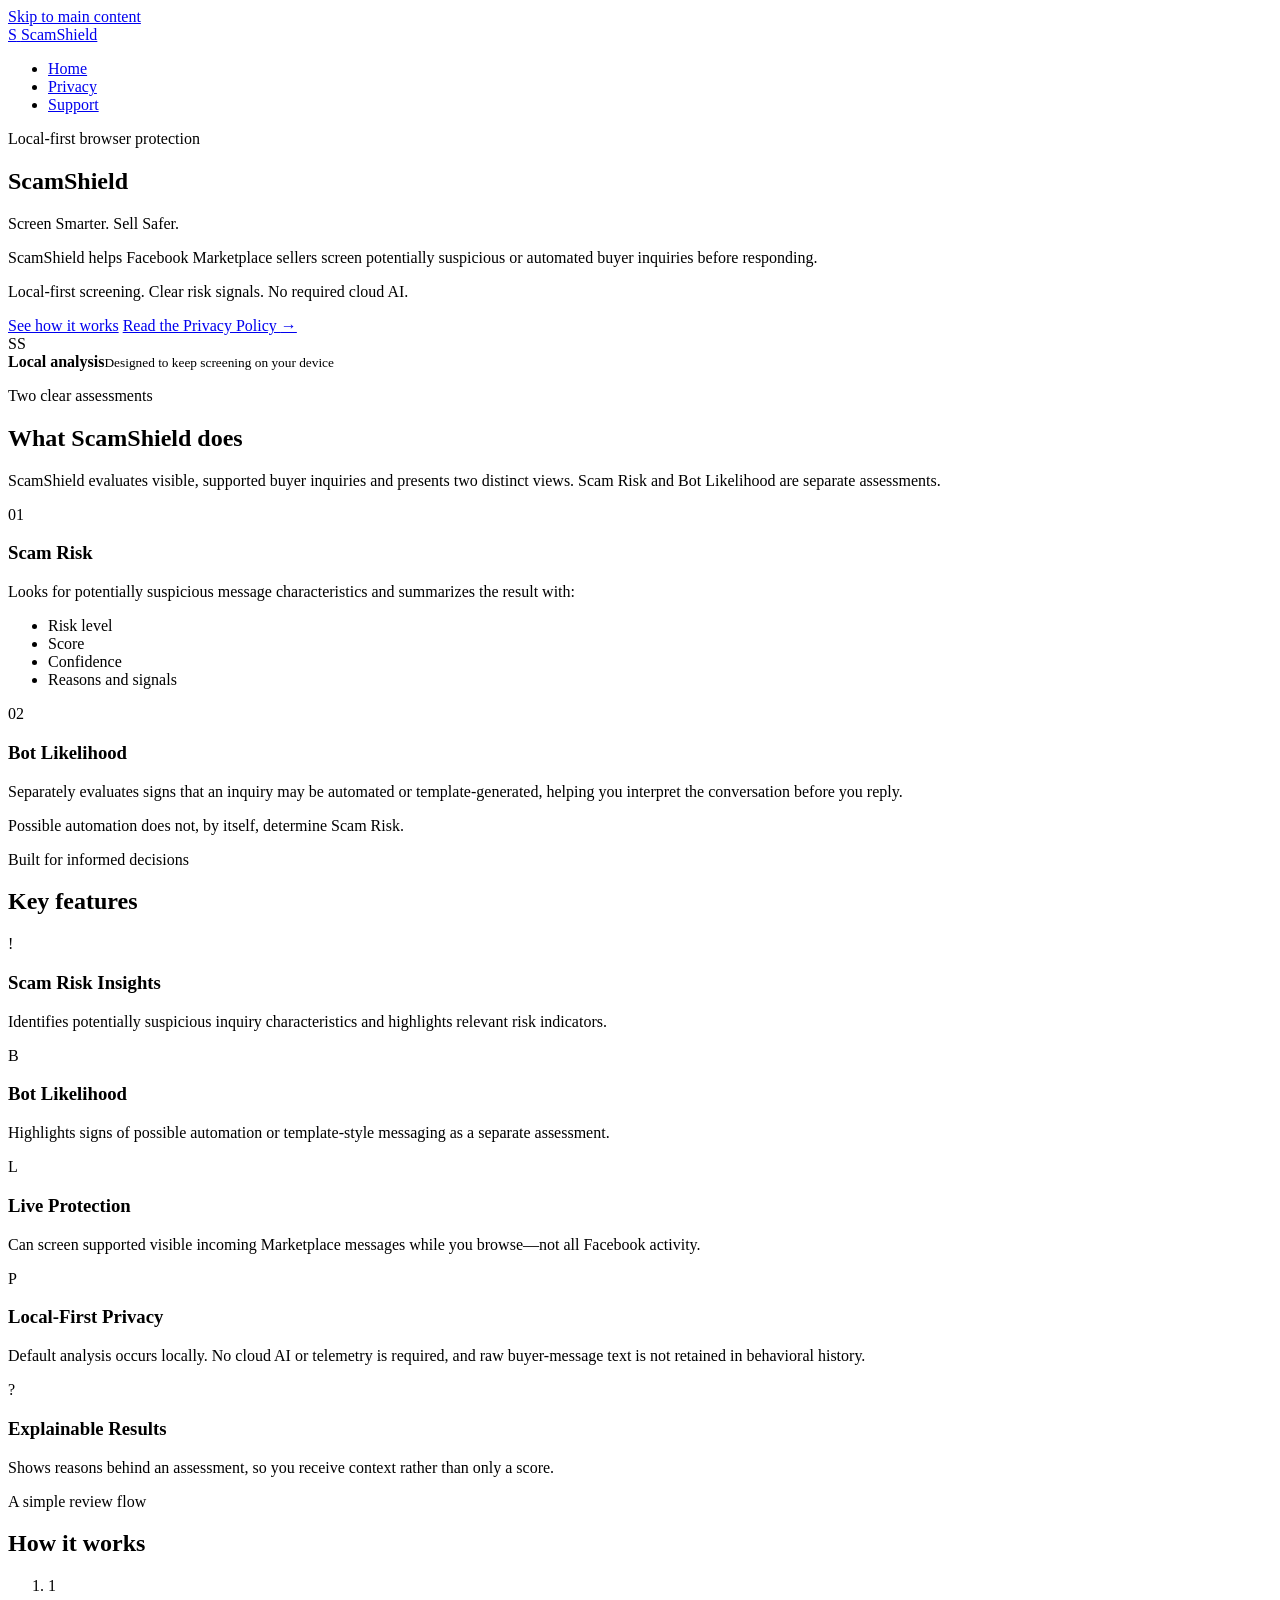
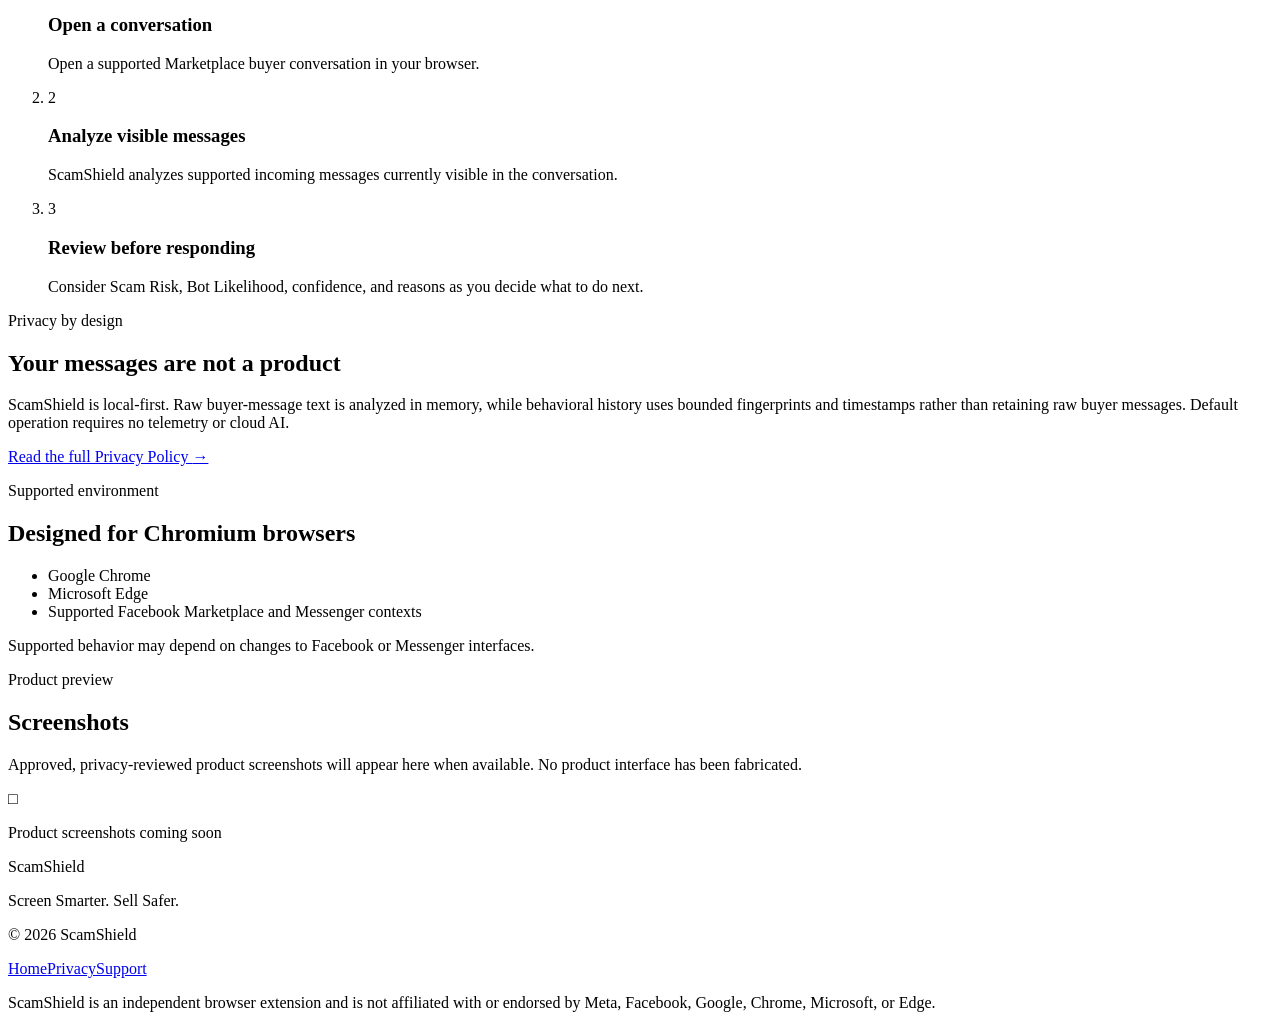
==== index.html @ 559977ce "Add index.html for ScamShield website" ====
<!doctype html>
<html lang="en">
<head>
  <meta charset="utf-8">
  <meta name="viewport" content="width=device-width, initial-scale=1">
  <meta name="description" content="ScamShield helps Facebook Marketplace sellers screen potentially suspicious or automated buyer inquiries using local-first Scam Risk and Bot Likelihood analysis.">
  <meta name="theme-color" content="#0a0a0b">
  <meta http-equiv="Content-Security-Policy" content="default-src 'self'; img-src 'self' data:; style-src 'self'; script-src 'none'; object-src 'none'; base-uri 'self'; form-action 'none'; frame-ancestors 'none'; upgrade-insecure-requests">
  <title>ScamShield — Screen Smarter. Sell Safer.</title>
  <link rel="stylesheet" href="styles.css">
</head>
<body>
  <a class="skip-link" href="#main-content">Skip to main content</a>
  <header class="site-header">
    <div class="container nav-wrap">
      <a class="brand" href="index.html" aria-label="ScamShield home">
        <span class="brand-mark" aria-hidden="true">S</span>
        <span>ScamShield</span>
      </a>
      <nav aria-label="Primary navigation">
        <ul class="nav-list">
          <li><a href="index.html" aria-current="page">Home</a></li>
          <li><a href="privacy.html">Privacy</a></li>
          <li><a href="support.html">Support</a></li>
        </ul>
      </nav>
    </div>
  </header>

  <main id="main-content">
    <section class="hero">
      <div class="container hero-grid">
        <div>
          <p class="eyebrow">Local-first browser protection</p>
          <h1>ScamShield</h1>
          <p class="tagline">Screen Smarter. Sell Safer.</p>
          <p class="hero-copy">ScamShield helps Facebook Marketplace sellers screen potentially suspicious or automated buyer inquiries before responding.</p>
          <p class="signal-line">Local-first screening. Clear risk signals. No required cloud AI.</p>
          <div class="hero-actions">
            <a class="button" href="#how-it-works">See how it works</a>
            <a class="text-link" href="privacy.html">Read the Privacy Policy <span aria-hidden="true">→</span></a>
          </div>
        </div>
        <div class="hero-visual" aria-hidden="true">
          <div class="shield">
            <span>SS</span>
          </div>
          <div class="status-card">
            <span class="status-dot"></span>
            <div><strong>Local analysis</strong><small>Designed to keep screening on your device</small></div>
          </div>
        </div>
      </div>
    </section>

    <section class="section" aria-labelledby="assessments-title">
      <div class="container">
        <div class="section-heading">
          <p class="eyebrow">Two clear assessments</p>
          <h2 id="assessments-title">What ScamShield does</h2>
          <p>ScamShield evaluates visible, supported buyer inquiries and presents two distinct views. Scam Risk and Bot Likelihood are separate assessments.</p>
        </div>
        <div class="assessment-grid">
          <article class="assessment-card accent-card">
            <span class="card-number" aria-hidden="true">01</span>
            <h3>Scam Risk</h3>
            <p>Looks for potentially suspicious message characteristics and summarizes the result with:</p>
            <ul class="check-list">
              <li>Risk level</li><li>Score</li><li>Confidence</li><li>Reasons and signals</li>
            </ul>
          </article>
          <article class="assessment-card">
            <span class="card-number" aria-hidden="true">02</span>
            <h3>Bot Likelihood</h3>
            <p>Separately evaluates signs that an inquiry may be automated or template-generated, helping you interpret the conversation before you reply.</p>
            <p class="card-note">Possible automation does not, by itself, determine Scam Risk.</p>
          </article>
        </div>
      </div>
    </section>

    <section class="section section-dark" aria-labelledby="features-title">
      <div class="container">
        <div class="section-heading">
          <p class="eyebrow">Built for informed decisions</p>
          <h2 id="features-title">Key features</h2>
        </div>
        <div class="feature-grid">
          <article class="feature-card"><span class="feature-icon" aria-hidden="true">!</span><h3>Scam Risk Insights</h3><p>Identifies potentially suspicious inquiry characteristics and highlights relevant risk indicators.</p></article>
          <article class="feature-card"><span class="feature-icon" aria-hidden="true">B</span><h3>Bot Likelihood</h3><p>Highlights signs of possible automation or template-style messaging as a separate assessment.</p></article>
          <article class="feature-card"><span class="feature-icon" aria-hidden="true">L</span><h3>Live Protection</h3><p>Can screen supported visible incoming Marketplace messages while you browse—not all Facebook activity.</p></article>
          <article class="feature-card"><span class="feature-icon" aria-hidden="true">P</span><h3>Local-First Privacy</h3><p>Default analysis occurs locally. No cloud AI or telemetry is required, and raw buyer-message text is not retained in behavioral history.</p></article>
          <article class="feature-card"><span class="feature-icon" aria-hidden="true">?</span><h3>Explainable Results</h3><p>Shows reasons behind an assessment, so you receive context rather than only a score.</p></article>
        </div>
      </div>
    </section>

    <section class="section" id="how-it-works" aria-labelledby="how-title">
      <div class="container">
        <div class="section-heading">
          <p class="eyebrow">A simple review flow</p>
          <h2 id="how-title">How it works</h2>
        </div>
        <ol class="steps">
          <li><span>1</span><div><h3>Open a conversation</h3><p>Open a supported Marketplace buyer conversation in your browser.</p></div></li>
          <li><span>2</span><div><h3>Analyze visible messages</h3><p>ScamShield analyzes supported incoming messages currently visible in the conversation.</p></div></li>
          <li><span>3</span><div><h3>Review before responding</h3><p>Consider Scam Risk, Bot Likelihood, confidence, and reasons as you decide what to do next.</p></div></li>
        </ol>
      </div>
    </section>

    <section class="section privacy-band" aria-labelledby="privacy-summary-title">
      <div class="container split-layout">
        <div>
          <p class="eyebrow">Privacy by design</p>
          <h2 id="privacy-summary-title">Your messages are not a product</h2>
        </div>
        <div>
          <p>ScamShield is local-first. Raw buyer-message text is analyzed in memory, while behavioral history uses bounded fingerprints and timestamps rather than retaining raw buyer messages. Default operation requires no telemetry or cloud AI.</p>
          <a class="text-link" href="privacy.html">Read the full Privacy Policy <span aria-hidden="true">→</span></a>
        </div>
      </div>
    </section>

    <section class="section" aria-labelledby="environment-title">
      <div class="container split-layout">
        <div>
          <p class="eyebrow">Supported environment</p>
          <h2 id="environment-title">Designed for Chromium browsers</h2>
        </div>
        <div>
          <ul class="plain-list"><li>Google Chrome</li><li>Microsoft Edge</li><li>Supported Facebook Marketplace and Messenger contexts</li></ul>
          <p class="fine-print">Supported behavior may depend on changes to Facebook or Messenger interfaces.</p>
        </div>
      </div>
    </section>

    <section class="section section-dark" aria-labelledby="screenshots-title">
      <div class="container">
        <div class="section-heading">
          <p class="eyebrow">Product preview</p>
          <h2 id="screenshots-title">Screenshots</h2>
          <p>Approved, privacy-reviewed product screenshots will appear here when available. No product interface has been fabricated.</p>
        </div>
        <div class="empty-preview" role="note"><span aria-hidden="true">□</span><p>Product screenshots coming soon</p></div>
      </div>
    </section>
  </main>

  <footer class="site-footer">
    <div class="container footer-grid">
      <div><p class="footer-brand">ScamShield</p><p>Screen Smarter. Sell Safer.</p><p class="copyright">© 2026 ScamShield</p></div>
      <nav aria-label="Footer navigation"><a href="index.html">Home</a><a href="privacy.html">Privacy</a><a href="support.html">Support</a></nav>
      <p class="disclaimer">ScamShield is an independent browser extension and is not affiliated with or endorsed by Meta, Facebook, Google, Chrome, Microsoft, or Edge.</p>
    </div>
  </footer>
</body>
</html>
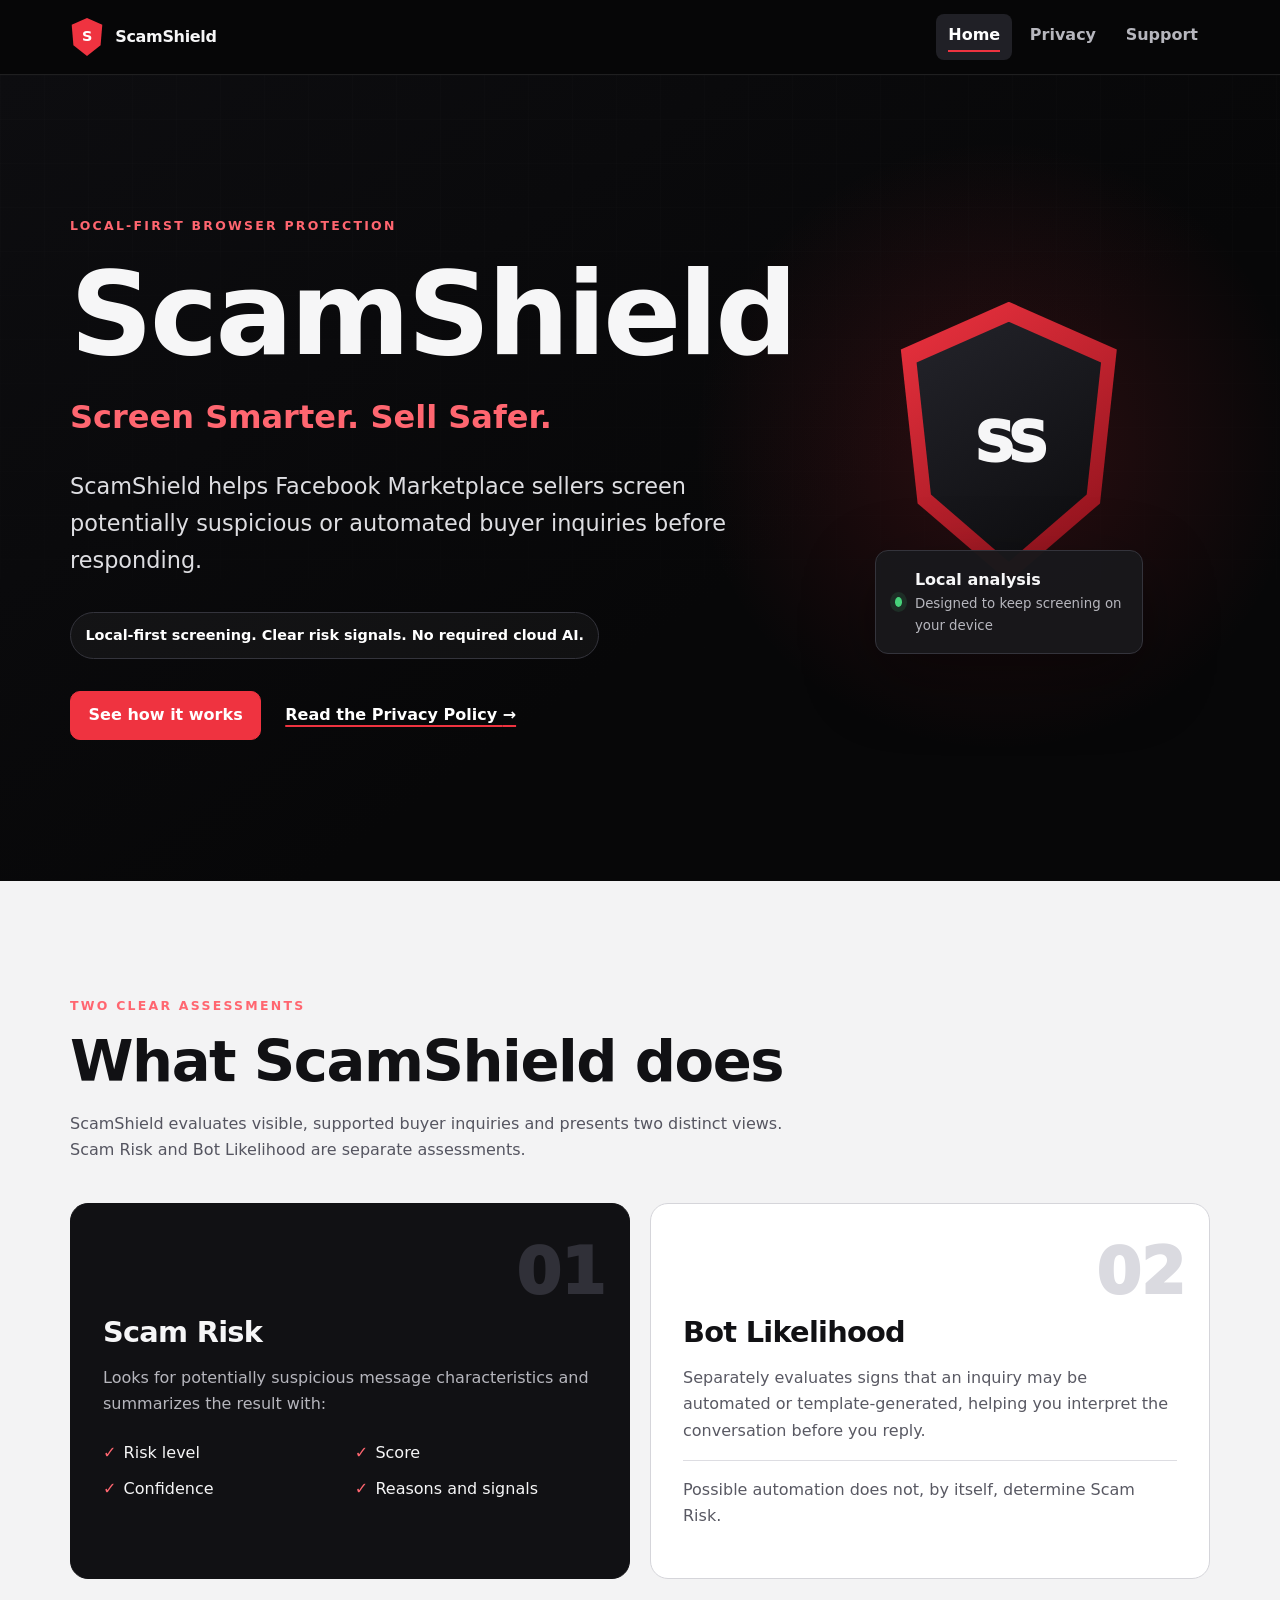
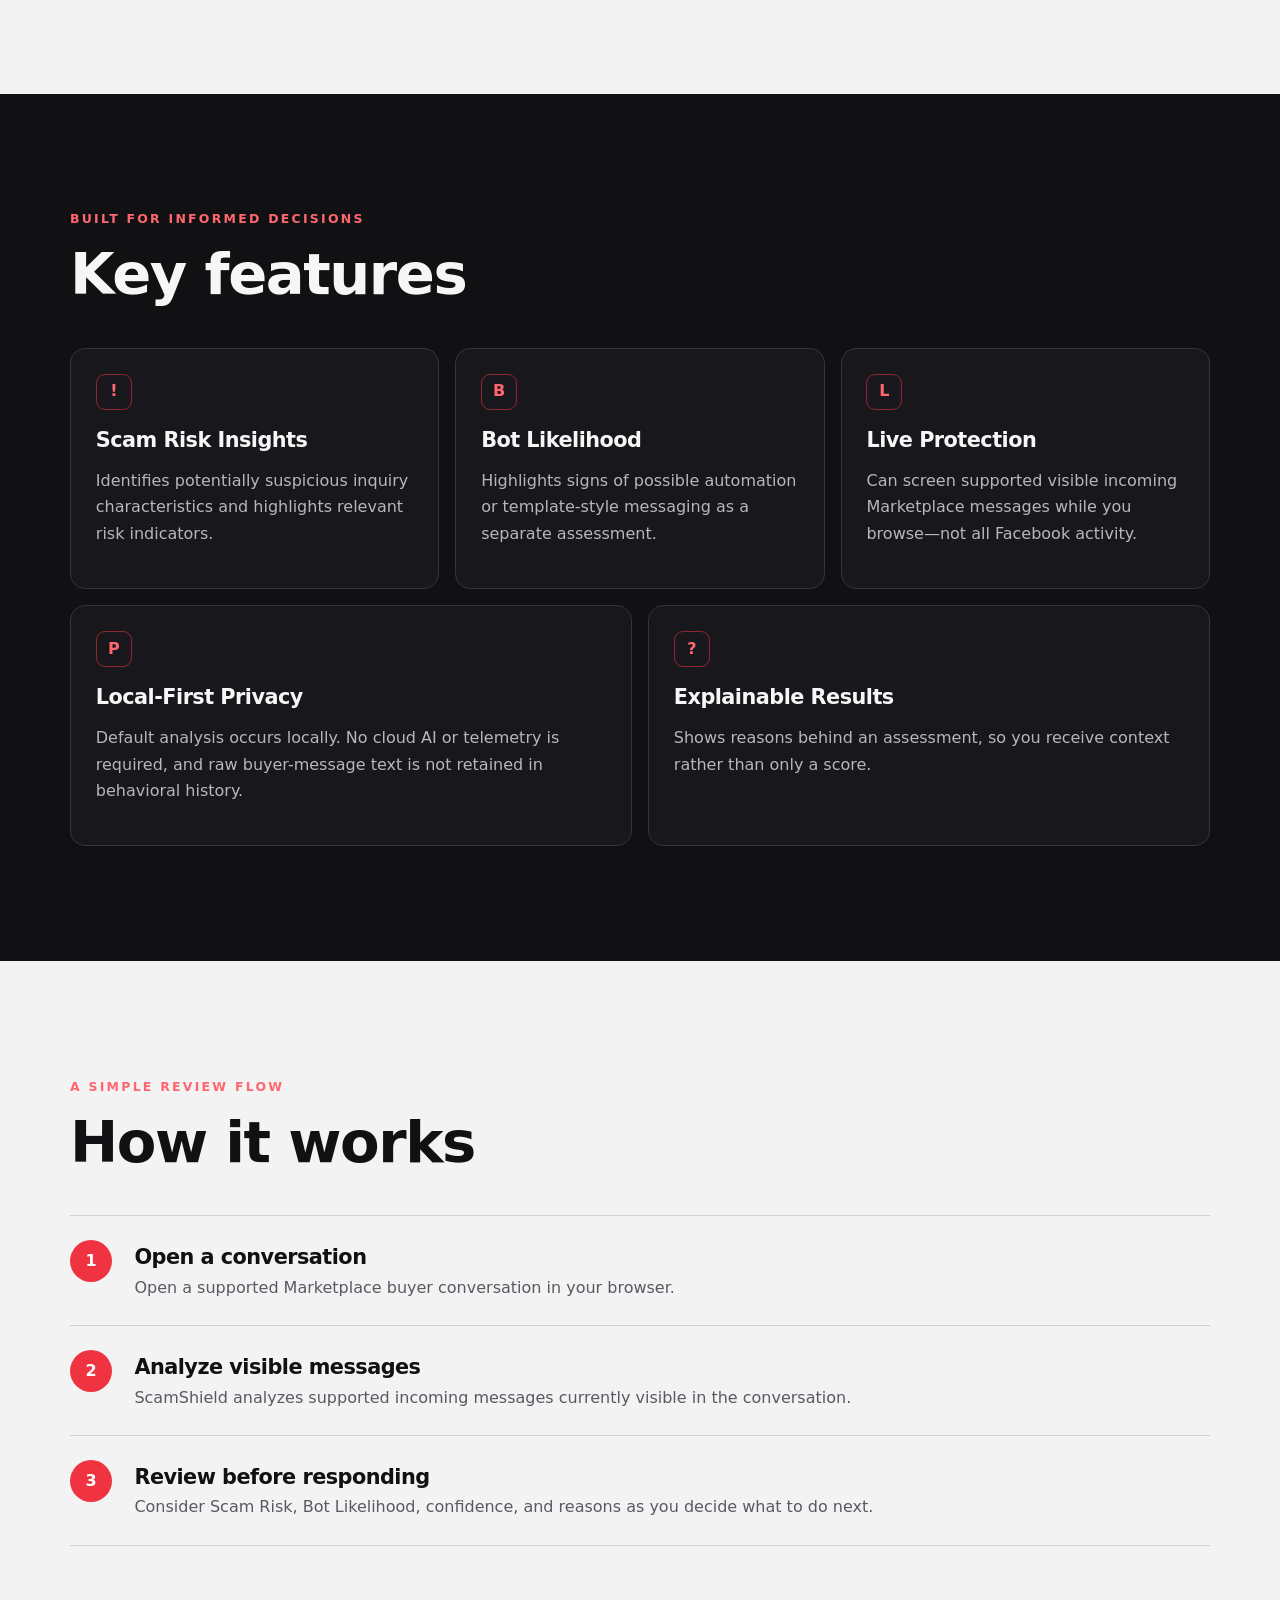
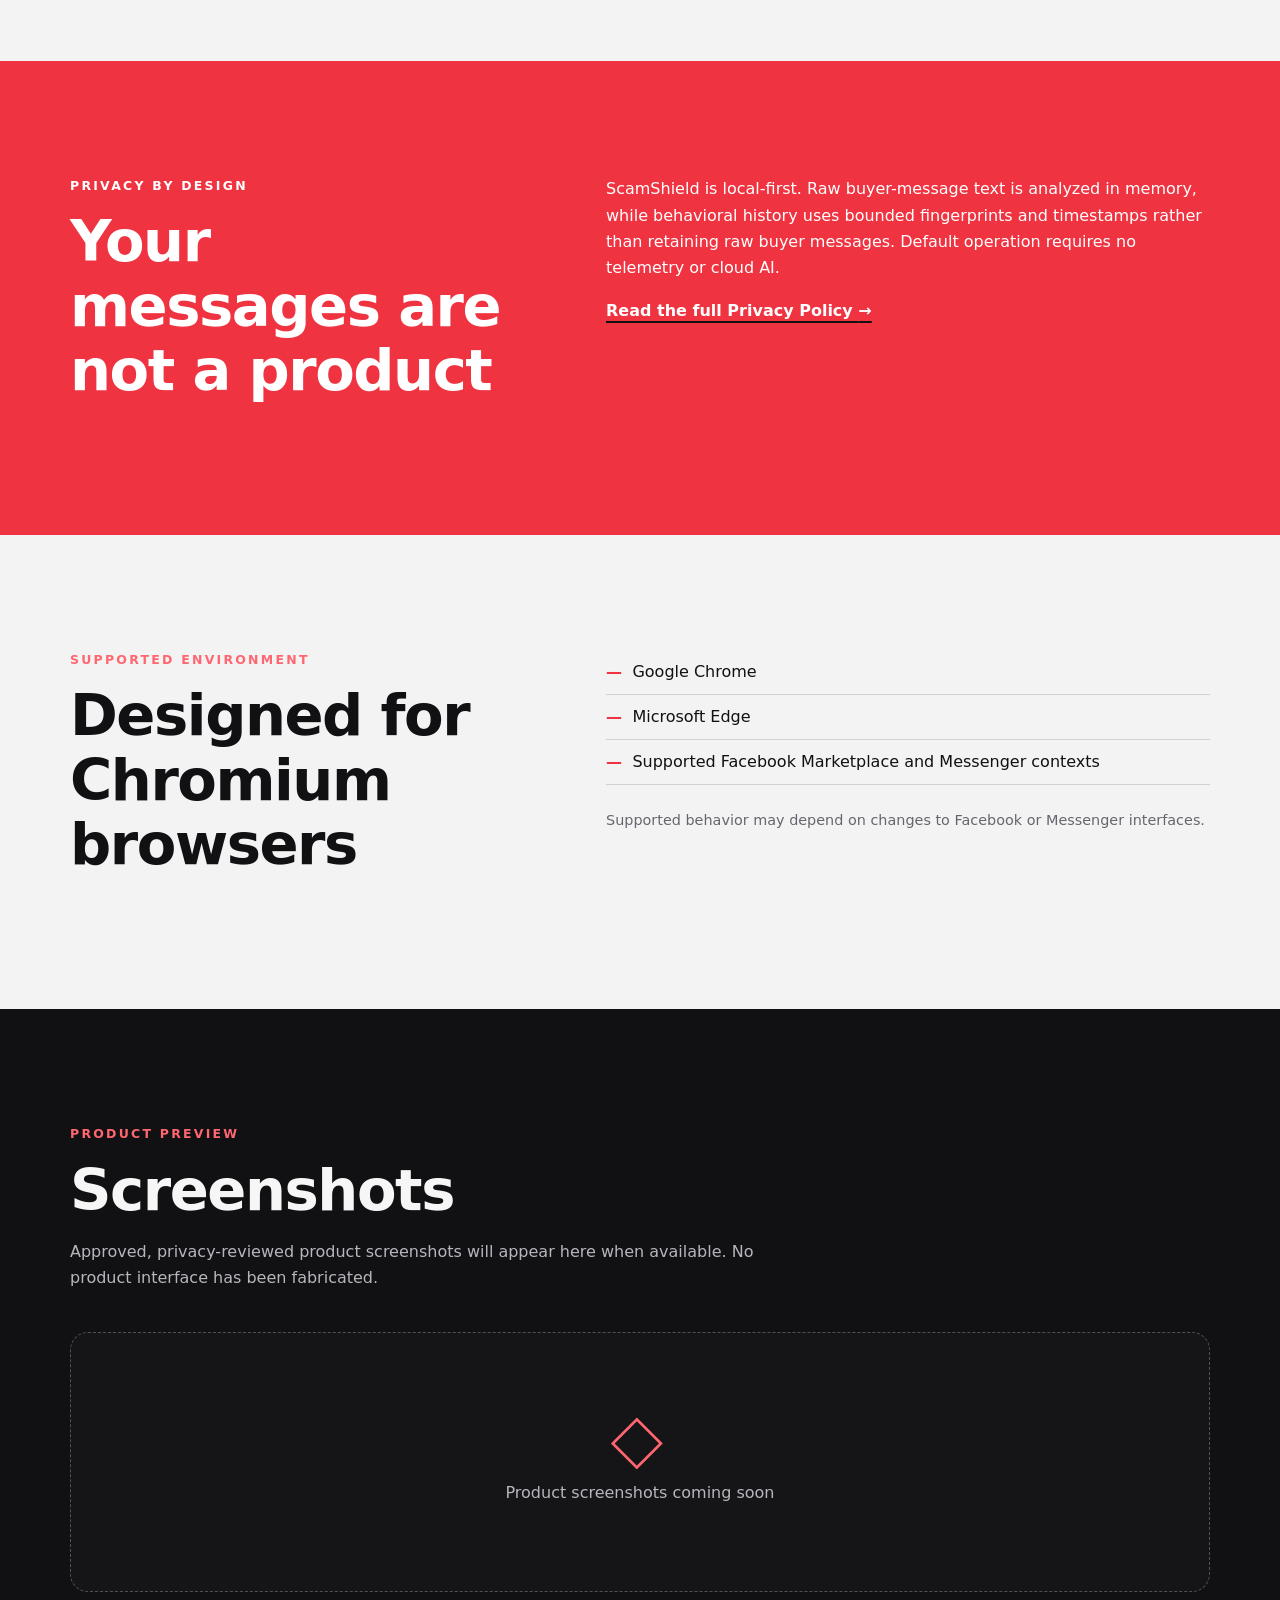
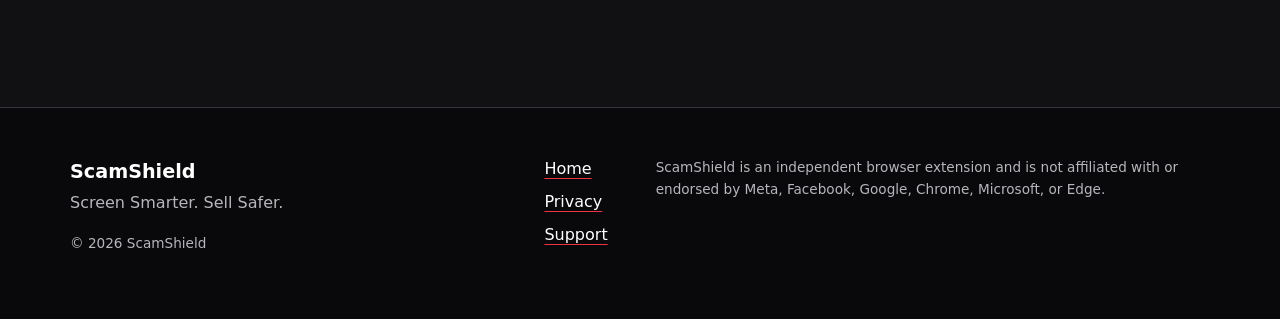
==== commit c5f95122: "Add local favicon to index.html" ====
--- a/index.html
+++ b/index.html
@@ -7,6 +7,7 @@
   <meta name="theme-color" content="#0a0a0b">
   <meta http-equiv="Content-Security-Policy" content="default-src 'self'; img-src 'self' data:; style-src 'self'; script-src 'none'; object-src 'none'; base-uri 'self'; form-action 'none'; frame-ancestors 'none'; upgrade-insecure-requests">
   <title>ScamShield — Screen Smarter. Sell Safer.</title>
+  <link rel="icon" href="assets/logo/favicon.svg" type="image/svg+xml">
   <link rel="stylesheet" href="styles.css">
 </head>
 <body>
--- a/styles.css
+++ b/styles.css
@@ -0,0 +1,6 @@
+:root{color-scheme:dark;--black:#070708;--charcoal:#111114;--panel:#18181c;--panel-2:#202026;--line:#34343c;--text:#f6f6f7;--muted:#b6b6bd;--red:#ef3340;--red-dark:#b81322;--red-soft:#ff6670;--max:1140px;--radius:18px;--shadow:0 24px 70px rgba(0,0,0,.35)}
+*{box-sizing:border-box}html{scroll-behavior:smooth}body{margin:0;background:var(--black);color:var(--text);font-family:Inter,ui-sans-serif,system-ui,-apple-system,BlinkMacSystemFont,"Segoe UI",sans-serif;font-size:1rem;line-height:1.65}a{color:inherit}p{margin:0 0 1rem}h1,h2,h3{margin:0 0 1rem;line-height:1.12;letter-spacing:-.025em}h1{font-size:clamp(3.25rem,9vw,7.25rem)}h2{font-size:clamp(2rem,5vw,3.6rem)}h3{font-size:1.3rem}code{font-family:ui-monospace,SFMono-Regular,Consolas,monospace}.container{width:min(calc(100% - 2.5rem),var(--max));margin-inline:auto}.narrow{max-width:820px}.skip-link{position:fixed;z-index:100;top:1rem;left:1rem;padding:.75rem 1rem;background:#fff;color:#000;border-radius:8px;transform:translateY(-160%)}.skip-link:focus{transform:none}.site-header{position:sticky;z-index:20;top:0;background:rgba(7,7,8,.92);border-bottom:1px solid rgba(255,255,255,.1);backdrop-filter:blur(16px)}.nav-wrap{min-height:74px;display:flex;align-items:center;justify-content:space-between;gap:2rem}.brand{display:inline-flex;align-items:center;gap:.7rem;text-decoration:none;font-weight:800;letter-spacing:-.02em}.brand-mark{display:grid;width:34px;height:38px;place-items:center;background:var(--red);color:#fff;font-size:.9rem;clip-path:polygon(50% 0,95% 18%,90% 72%,50% 100%,10% 72%,5% 18%)}.nav-list{display:flex;gap:.35rem;margin:0;padding:0;list-style:none}.nav-list a{display:block;padding:.5rem .75rem;border-radius:8px;color:var(--muted);text-decoration:none;font-weight:700}.nav-list a:hover,.nav-list a[aria-current=page]{background:var(--panel-2);color:#fff}.nav-list a[aria-current=page]::after{content:"";display:block;height:2px;margin-top:2px;background:var(--red)}a:focus-visible,summary:focus-visible{outline:3px solid #fff;outline-offset:3px}.hero{position:relative;overflow:hidden;padding:clamp(5rem,11vw,9rem) 0;background:radial-gradient(circle at 78% 46%,rgba(239,51,64,.16),transparent 28%),linear-gradient(145deg,#0d0d10,var(--black) 60%)}.hero::before{content:"";position:absolute;inset:0;opacity:.13;background-image:linear-gradient(rgba(255,255,255,.08) 1px,transparent 1px),linear-gradient(90deg,rgba(255,255,255,.08) 1px,transparent 1px);background-size:44px 44px;mask-image:linear-gradient(to bottom,#000,transparent)}.hero-grid{position:relative;display:grid;grid-template-columns:1.45fr .8fr;align-items:center;gap:5rem}.eyebrow{margin-bottom:.85rem;color:var(--red-soft);font-size:.78rem;font-weight:900;letter-spacing:.18em;text-transform:uppercase}.tagline{margin:-.25rem 0 1.5rem;color:var(--red-soft);font-size:clamp(1.3rem,3vw,2rem);font-weight:800}.hero-copy{max-width:720px;color:#dedee2;font-size:clamp(1.1rem,2.4vw,1.4rem)}.signal-line{display:inline-block;margin:1.1rem 0 0;padding:.65rem .9rem;border:1px solid var(--line);border-radius:99px;background:rgba(255,255,255,.04);color:#fff;font-size:.9rem;font-weight:700}.hero-actions,.page-links{display:flex;align-items:center;gap:1.5rem;margin-top:2rem}.button{display:inline-flex;align-items:center;justify-content:center;min-height:48px;padding:.65rem 1.1rem;border:1px solid var(--red);border-radius:10px;background:var(--red);color:#fff;text-decoration:none;font-weight:850}.button:hover{background:var(--red-dark);border-color:var(--red-dark)}.text-link{color:#fff;font-weight:800;text-decoration-color:var(--red);text-decoration-thickness:2px;text-underline-offset:5px}.text-link:hover{color:var(--red-soft)}.hero-visual{display:grid;place-items:center;min-height:390px}.shield{display:grid;width:240px;height:280px;place-items:center;background:linear-gradient(145deg,#ef3340,#840e18);filter:drop-shadow(0 28px 45px rgba(239,51,64,.2));clip-path:polygon(50% 0,95% 17%,88% 72%,50% 100%,12% 72%,5% 17%)}.shield::before{content:"";position:absolute;width:205px;height:240px;background:linear-gradient(145deg,#24242b,#0b0b0d);clip-path:inherit}.shield span{z-index:1;font-size:3.5rem;font-weight:950;letter-spacing:-.08em}.status-card{z-index:2;display:flex;align-items:center;gap:.8rem;margin-top:-70px;padding:1rem 1.2rem;border:1px solid var(--line);border-radius:13px;background:rgba(24,24,28,.96);box-shadow:var(--shadow)}.status-card strong,.status-card small{display:block}.status-card small{color:var(--muted)}.status-dot{width:10px;height:10px;border-radius:50%;background:#47d17a;box-shadow:0 0 0 5px rgba(71,209,122,.12)}.section{padding:clamp(4.5rem,9vw,7.5rem) 0;background:#f3f3f4;color:#111114}.section-dark{background:var(--charcoal);color:var(--text)}.section-heading{max-width:740px;margin-bottom:2.5rem}.section-heading>p:last-child{color:#555560}.section-dark .section-heading>p:last-child{color:var(--muted)}.assessment-grid{display:grid;grid-template-columns:repeat(2,1fr);gap:1.25rem}.assessment-card{position:relative;overflow:hidden;min-height:345px;padding:2rem;border:1px solid #d5d5da;border-radius:var(--radius);background:#fff}.accent-card{background:var(--charcoal);color:var(--text);border-color:var(--charcoal)}.card-number{position:absolute;right:1.5rem;top:1rem;color:#dadae0;font-size:4rem;font-weight:950}.accent-card .card-number{color:#303038}.assessment-card h3{position:relative;margin-top:5rem;font-size:1.8rem}.assessment-card p{position:relative;color:#595963}.accent-card p{color:var(--muted)}.check-list{display:grid;grid-template-columns:repeat(2,1fr);gap:.6rem;margin:1.4rem 0 0;padding:0;list-style:none}.check-list li::before{content:"✓";margin-right:.45rem;color:var(--red-soft);font-weight:900}.card-note{padding-top:1rem;border-top:1px solid #dddde2}.feature-grid{display:grid;grid-template-columns:repeat(6,1fr);gap:1rem}.feature-card{grid-column:span 2;padding:1.55rem;border:1px solid var(--line);border-radius:15px;background:var(--panel)}.feature-card:nth-child(4),.feature-card:nth-child(5){grid-column:span 3}.feature-card p{color:var(--muted)}.feature-icon{display:grid;width:36px;height:36px;margin-bottom:1.2rem;place-items:center;border:1px solid rgba(239,51,64,.55);border-radius:9px;color:var(--red-soft);font-weight:900}.steps{display:grid;margin:0;padding:0;list-style:none;counter-reset:step}.steps li{display:grid;grid-template-columns:auto 1fr;gap:1.4rem;padding:1.5rem 0;border-top:1px solid #d0d0d5}.steps li:last-child{border-bottom:1px solid #d0d0d5}.steps span{display:grid;width:42px;height:42px;place-items:center;border-radius:50%;background:var(--red);color:#fff;font-weight:900}.steps h3{margin:.35rem 0 .35rem}.steps p{margin:0;color:#595963}.steps.compact li{grid-template-columns:auto 1fr}.privacy-band{background:var(--red);color:#fff}.privacy-band .eyebrow{color:#fff}.privacy-band .text-link{text-decoration-color:#111}.split-layout{display:grid;grid-template-columns:.85fr 1.15fr;gap:clamp(2rem,7vw,7rem);align-items:start}.plain-list{margin:0 0 1.5rem;padding:0;list-style:none}.plain-list li{padding:.55rem 0;border-bottom:1px solid #d0d0d5}.plain-list li::before{content:"—";margin-right:.65rem;color:var(--red);font-weight:900}.fine-print{color:#65656e;font-size:.9rem}.empty-preview{display:grid;min-height:260px;place-items:center;align-content:center;border:1px dashed #50505a;border-radius:var(--radius);background:rgba(255,255,255,.02);color:var(--muted);text-align:center}.empty-preview span{color:var(--red-soft);font-size:3rem;transform:rotate(45deg)}.page-hero{padding:clamp(5rem,10vw,8rem) 0;border-bottom:1px solid var(--line);background:radial-gradient(circle at 80% 30%,rgba(239,51,64,.13),transparent 32%)}.page-hero h1{font-size:clamp(2.8rem,7vw,5rem)}.page-hero p:last-child{color:var(--muted);font-size:1.15rem}.placeholder-alert{padding:1.5rem;border:2px solid var(--red);border-radius:14px;background:#fff3f4;color:#2b0c0f}.placeholder-alert strong{display:block;overflow-wrap:anywhere}.placeholder-alert p{margin:.8rem 0 0}.policy-outline{margin-top:3rem}.policy-outline .plain-list{columns:2;column-gap:2rem}.policy-outline .plain-list li{break-inside:avoid}.faq-list{display:grid;gap:.8rem}.faq-list details{border:1px solid var(--line);border-radius:12px;background:var(--panel)}.faq-list summary{cursor:pointer;padding:1.1rem 1.2rem;font-weight:800}.faq-list details div{padding:0 1.2rem 1.1rem;color:var(--muted)}.faq-list details p{margin:0}.support-grid{display:grid;grid-template-columns:repeat(2,1fr);gap:1.2rem}.support-grid article{padding:2rem;border:1px solid #d5d5da;border-radius:var(--radius);background:#fff}.contact-placeholder{display:inline-block;padding:.7rem .8rem;border:1px dashed var(--red);border-radius:8px;color:#6f1018;font-family:ui-monospace,SFMono-Regular,Consolas,monospace;font-weight:800;overflow-wrap:anywhere}.site-footer{padding:3rem 0;border-top:1px solid var(--line);background:#09090b;color:var(--muted)}.footer-grid{display:grid;grid-template-columns:1fr auto 1.3fr;gap:3rem;align-items:start}.footer-brand{margin-bottom:.15rem;color:#fff;font-size:1.2rem;font-weight:900}.copyright{margin-top:1rem;font-size:.85rem}.site-footer nav{display:flex;flex-direction:column;gap:.4rem}.site-footer nav a{color:#fff;text-decoration-color:var(--red);text-underline-offset:4px}.disclaimer{font-size:.85rem}
+@media (max-width:800px){.hero-grid,.split-layout,.footer-grid{grid-template-columns:1fr}.hero-grid{gap:2rem}.hero-visual{min-height:310px}.shield{width:180px;height:210px}.shield::before{width:153px;height:180px}.feature-grid{grid-template-columns:repeat(2,1fr)}.feature-card,.feature-card:nth-child(4),.feature-card:nth-child(5){grid-column:span 1}.footer-grid{gap:1.7rem}.site-footer nav{flex-direction:row;gap:1rem}}
+@media (max-width:580px){.container{width:min(calc(100% - 1.5rem),var(--max))}.nav-wrap{min-height:66px;gap:.6rem}.brand>span:last-child{display:none}.nav-list a{padding:.45rem .55rem;font-size:.9rem}.hero{padding-top:4.25rem}.hero-visual{min-height:260px}.shield{width:150px;height:175px}.shield::before{width:127px;height:150px}.status-card{max-width:280px}.assessment-grid,.feature-grid,.support-grid{grid-template-columns:1fr}.check-list{grid-template-columns:1fr}.assessment-card{min-height:0}.policy-outline .plain-list{columns:1}.hero-actions,.page-links{align-items:flex-start;flex-direction:column;gap:1rem}}
+@media (prefers-reduced-motion:reduce){html{scroll-behavior:auto}*,*::before,*::after{scroll-behavior:auto!important;transition-duration:.01ms!important;animation-duration:.01ms!important;animation-iteration-count:1!important}}
+
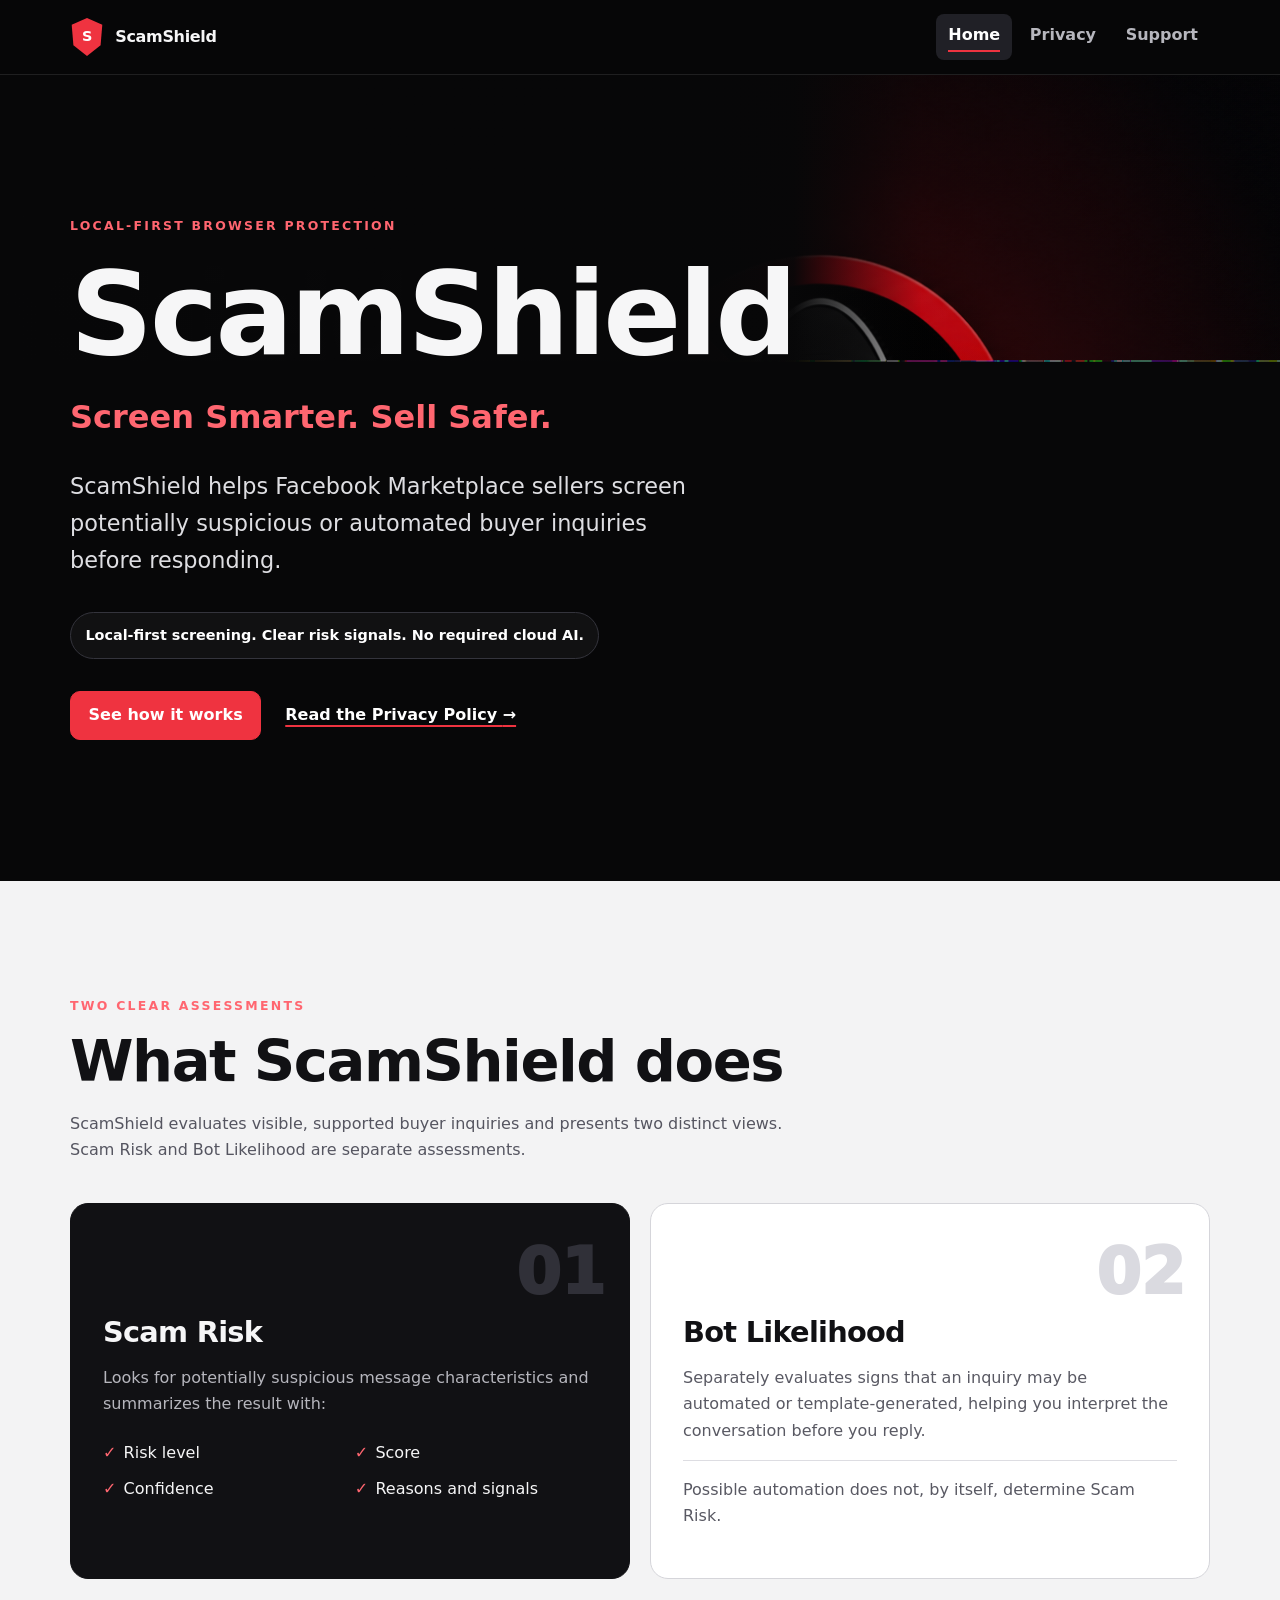
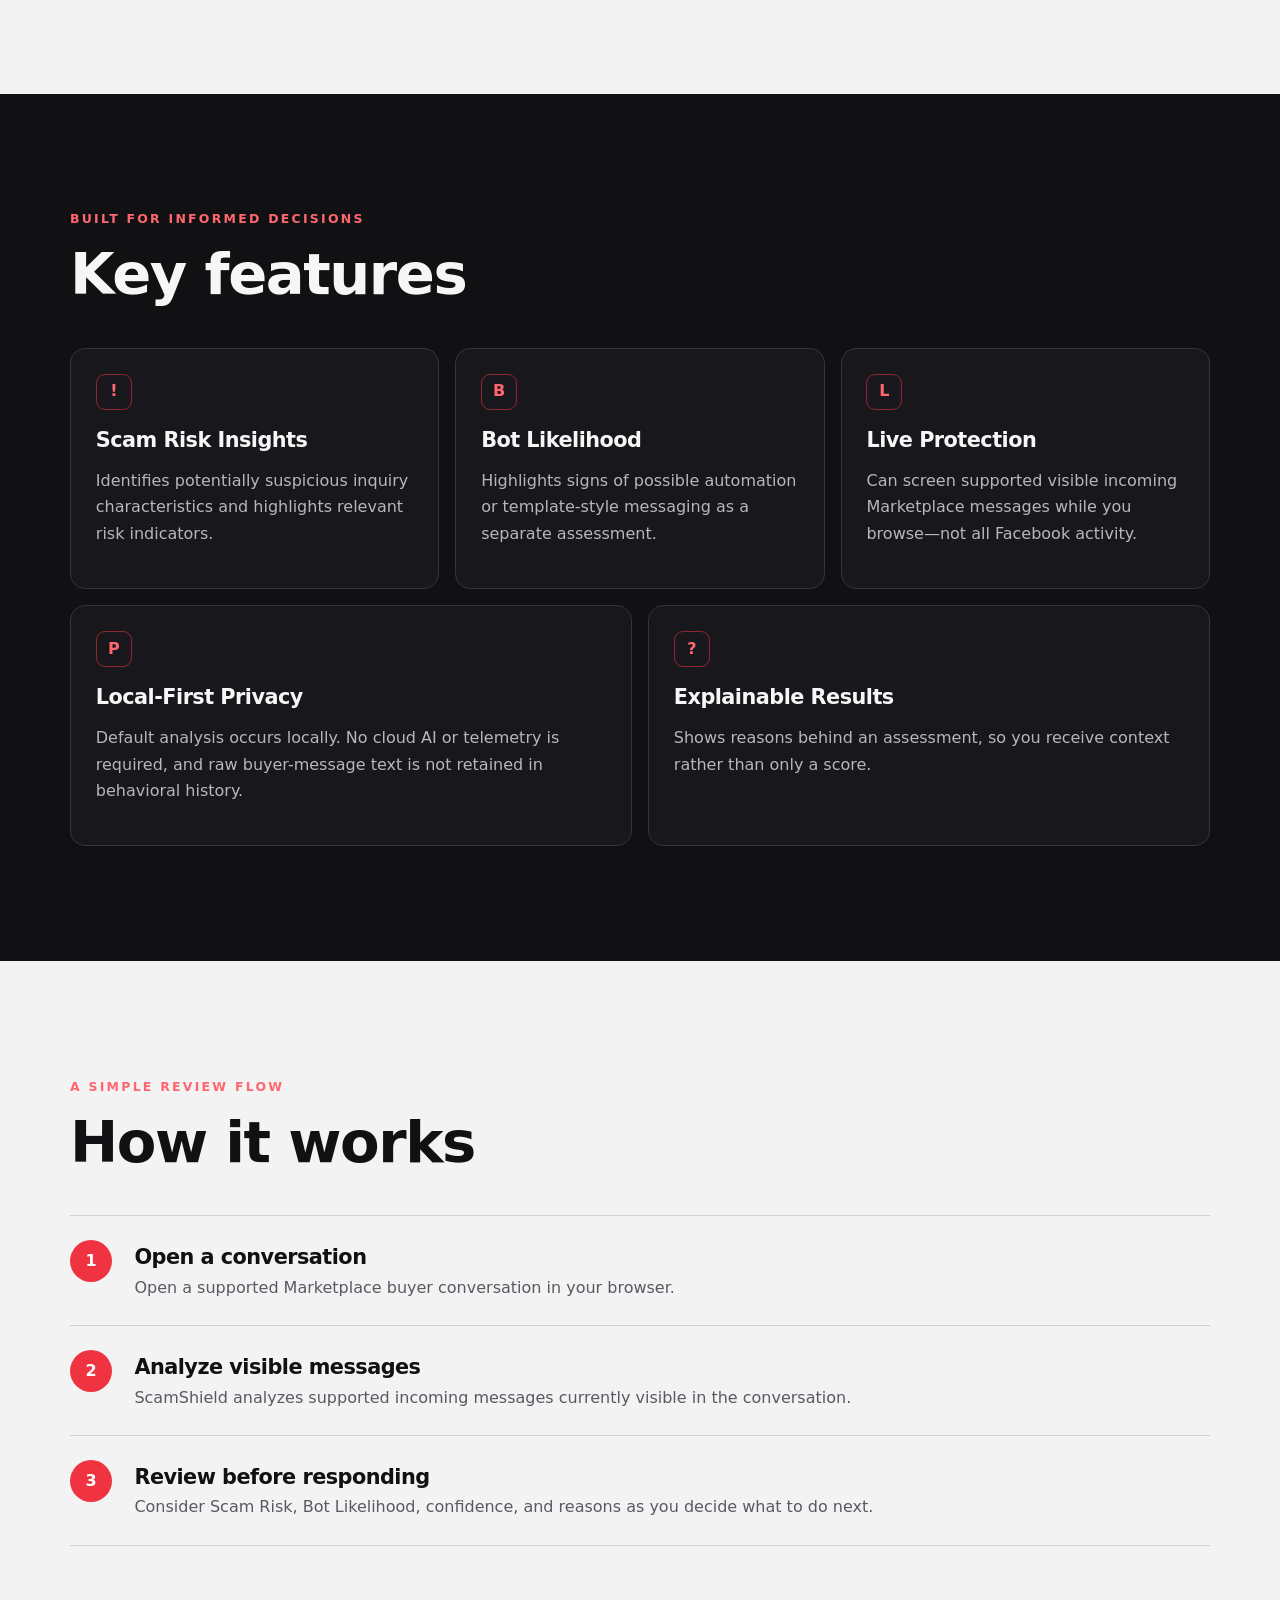
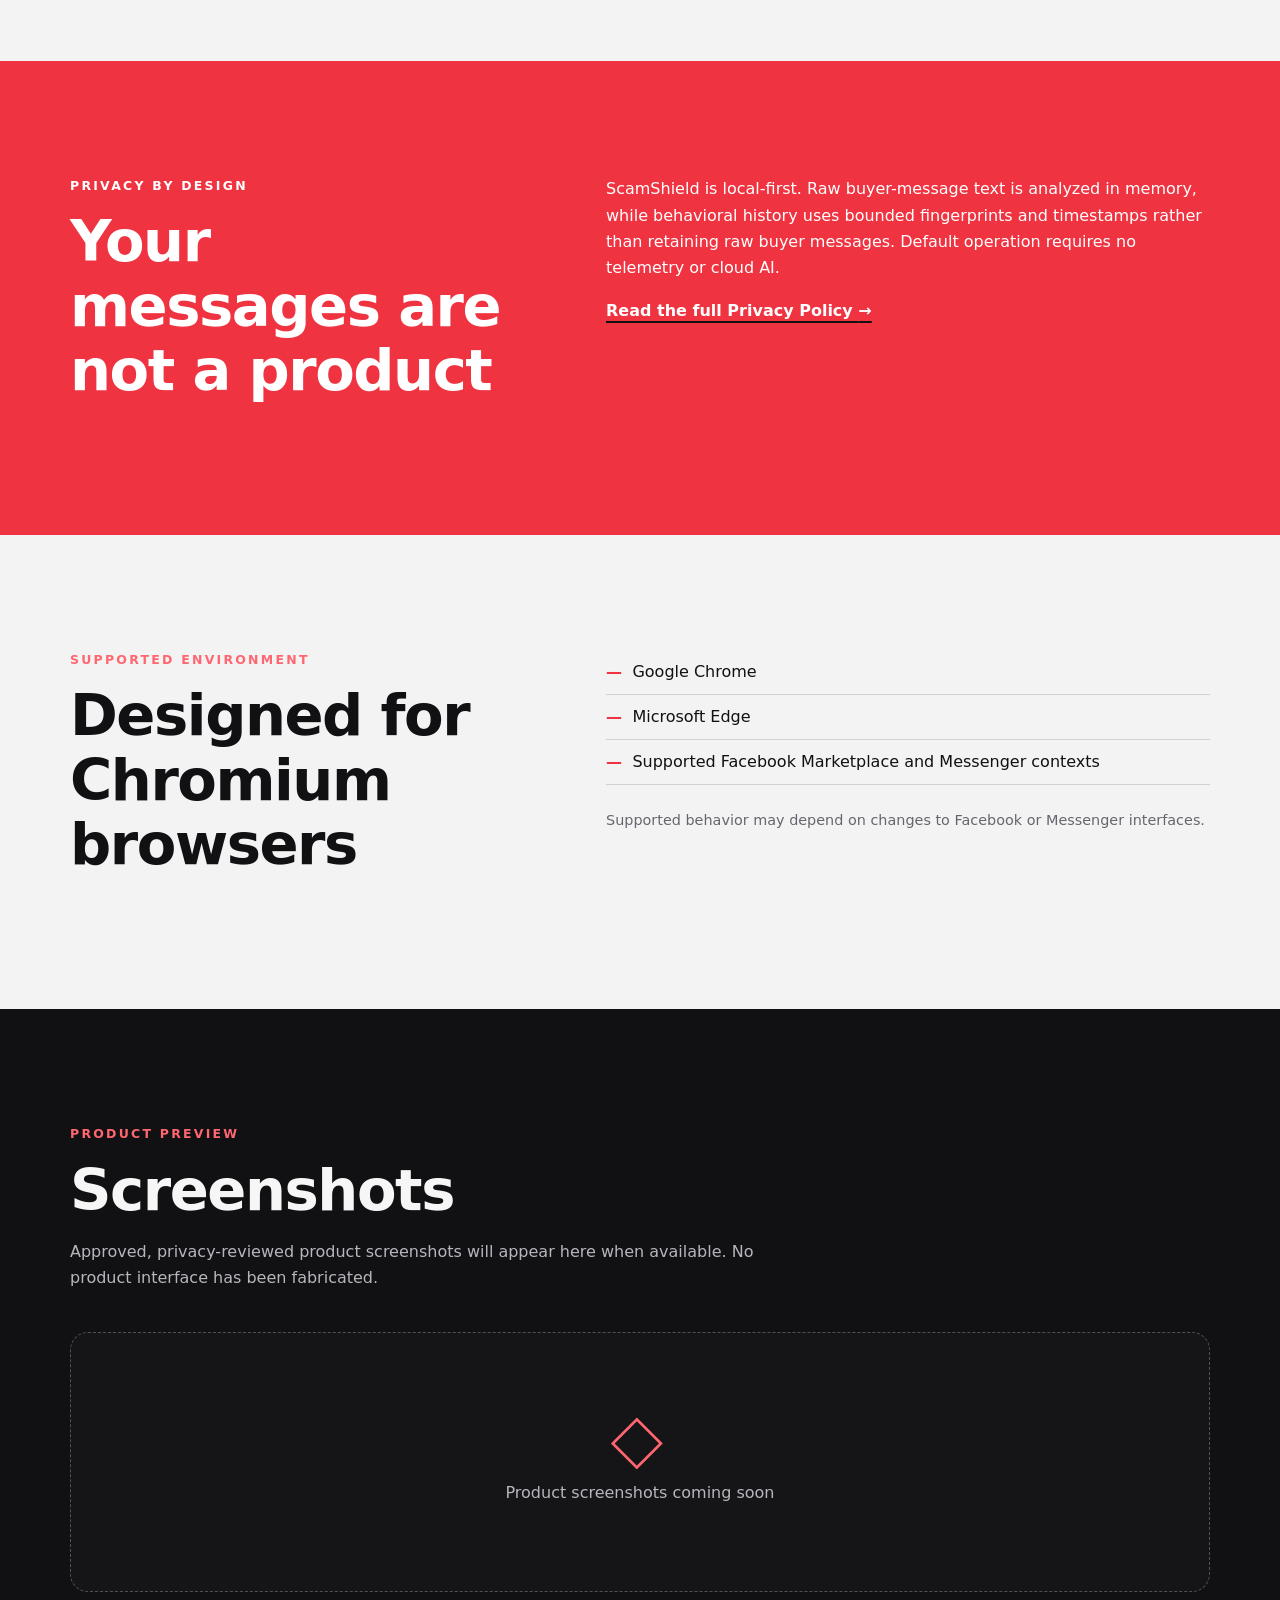
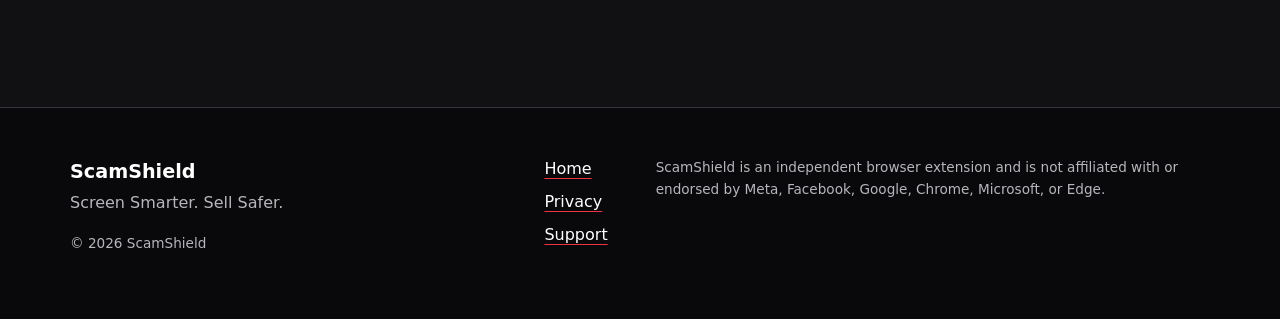
==== commit b0fa7104: "Use supplied landing image as hero background" ====
--- a/index.html
+++ b/index.html
@@ -31,7 +31,7 @@
   <main id="main-content">
     <section class="hero">
       <div class="container hero-grid">
-        <div>
+        <div class="hero-content">
           <p class="eyebrow">Local-first browser protection</p>
           <h1>ScamShield</h1>
           <p class="tagline">Screen Smarter. Sell Safer.</p>
@@ -40,15 +40,6 @@
           <div class="hero-actions">
             <a class="button" href="#how-it-works">See how it works</a>
             <a class="text-link" href="privacy.html">Read the Privacy Policy <span aria-hidden="true">→</span></a>
-          </div>
-        </div>
-        <div class="hero-visual" aria-hidden="true">
-          <div class="shield">
-            <span>SS</span>
-          </div>
-          <div class="status-card">
-            <span class="status-dot"></span>
-            <div><strong>Local analysis</strong><small>Designed to keep screening on your device</small></div>
           </div>
         </div>
       </div>
--- a/styles.css
+++ b/styles.css
@@ -1,6 +1,6 @@
 :root{color-scheme:dark;--black:#070708;--charcoal:#111114;--panel:#18181c;--panel-2:#202026;--line:#34343c;--text:#f6f6f7;--muted:#b6b6bd;--red:#ef3340;--red-dark:#b81322;--red-soft:#ff6670;--max:1140px;--radius:18px;--shadow:0 24px 70px rgba(0,0,0,.35)}
-*{box-sizing:border-box}html{scroll-behavior:smooth}body{margin:0;background:var(--black);color:var(--text);font-family:Inter,ui-sans-serif,system-ui,-apple-system,BlinkMacSystemFont,"Segoe UI",sans-serif;font-size:1rem;line-height:1.65}a{color:inherit}p{margin:0 0 1rem}h1,h2,h3{margin:0 0 1rem;line-height:1.12;letter-spacing:-.025em}h1{font-size:clamp(3.25rem,9vw,7.25rem)}h2{font-size:clamp(2rem,5vw,3.6rem)}h3{font-size:1.3rem}code{font-family:ui-monospace,SFMono-Regular,Consolas,monospace}.container{width:min(calc(100% - 2.5rem),var(--max));margin-inline:auto}.narrow{max-width:820px}.skip-link{position:fixed;z-index:100;top:1rem;left:1rem;padding:.75rem 1rem;background:#fff;color:#000;border-radius:8px;transform:translateY(-160%)}.skip-link:focus{transform:none}.site-header{position:sticky;z-index:20;top:0;background:rgba(7,7,8,.92);border-bottom:1px solid rgba(255,255,255,.1);backdrop-filter:blur(16px)}.nav-wrap{min-height:74px;display:flex;align-items:center;justify-content:space-between;gap:2rem}.brand{display:inline-flex;align-items:center;gap:.7rem;text-decoration:none;font-weight:800;letter-spacing:-.02em}.brand-mark{display:grid;width:34px;height:38px;place-items:center;background:var(--red);color:#fff;font-size:.9rem;clip-path:polygon(50% 0,95% 18%,90% 72%,50% 100%,10% 72%,5% 18%)}.nav-list{display:flex;gap:.35rem;margin:0;padding:0;list-style:none}.nav-list a{display:block;padding:.5rem .75rem;border-radius:8px;color:var(--muted);text-decoration:none;font-weight:700}.nav-list a:hover,.nav-list a[aria-current=page]{background:var(--panel-2);color:#fff}.nav-list a[aria-current=page]::after{content:"";display:block;height:2px;margin-top:2px;background:var(--red)}a:focus-visible,summary:focus-visible{outline:3px solid #fff;outline-offset:3px}.hero{position:relative;overflow:hidden;padding:clamp(5rem,11vw,9rem) 0;background:radial-gradient(circle at 78% 46%,rgba(239,51,64,.16),transparent 28%),linear-gradient(145deg,#0d0d10,var(--black) 60%)}.hero::before{content:"";position:absolute;inset:0;opacity:.13;background-image:linear-gradient(rgba(255,255,255,.08) 1px,transparent 1px),linear-gradient(90deg,rgba(255,255,255,.08) 1px,transparent 1px);background-size:44px 44px;mask-image:linear-gradient(to bottom,#000,transparent)}.hero-grid{position:relative;display:grid;grid-template-columns:1.45fr .8fr;align-items:center;gap:5rem}.eyebrow{margin-bottom:.85rem;color:var(--red-soft);font-size:.78rem;font-weight:900;letter-spacing:.18em;text-transform:uppercase}.tagline{margin:-.25rem 0 1.5rem;color:var(--red-soft);font-size:clamp(1.3rem,3vw,2rem);font-weight:800}.hero-copy{max-width:720px;color:#dedee2;font-size:clamp(1.1rem,2.4vw,1.4rem)}.signal-line{display:inline-block;margin:1.1rem 0 0;padding:.65rem .9rem;border:1px solid var(--line);border-radius:99px;background:rgba(255,255,255,.04);color:#fff;font-size:.9rem;font-weight:700}.hero-actions,.page-links{display:flex;align-items:center;gap:1.5rem;margin-top:2rem}.button{display:inline-flex;align-items:center;justify-content:center;min-height:48px;padding:.65rem 1.1rem;border:1px solid var(--red);border-radius:10px;background:var(--red);color:#fff;text-decoration:none;font-weight:850}.button:hover{background:var(--red-dark);border-color:var(--red-dark)}.text-link{color:#fff;font-weight:800;text-decoration-color:var(--red);text-decoration-thickness:2px;text-underline-offset:5px}.text-link:hover{color:var(--red-soft)}.hero-visual{display:grid;place-items:center;min-height:390px}.shield{display:grid;width:240px;height:280px;place-items:center;background:linear-gradient(145deg,#ef3340,#840e18);filter:drop-shadow(0 28px 45px rgba(239,51,64,.2));clip-path:polygon(50% 0,95% 17%,88% 72%,50% 100%,12% 72%,5% 17%)}.shield::before{content:"";position:absolute;width:205px;height:240px;background:linear-gradient(145deg,#24242b,#0b0b0d);clip-path:inherit}.shield span{z-index:1;font-size:3.5rem;font-weight:950;letter-spacing:-.08em}.status-card{z-index:2;display:flex;align-items:center;gap:.8rem;margin-top:-70px;padding:1rem 1.2rem;border:1px solid var(--line);border-radius:13px;background:rgba(24,24,28,.96);box-shadow:var(--shadow)}.status-card strong,.status-card small{display:block}.status-card small{color:var(--muted)}.status-dot{width:10px;height:10px;border-radius:50%;background:#47d17a;box-shadow:0 0 0 5px rgba(71,209,122,.12)}.section{padding:clamp(4.5rem,9vw,7.5rem) 0;background:#f3f3f4;color:#111114}.section-dark{background:var(--charcoal);color:var(--text)}.section-heading{max-width:740px;margin-bottom:2.5rem}.section-heading>p:last-child{color:#555560}.section-dark .section-heading>p:last-child{color:var(--muted)}.assessment-grid{display:grid;grid-template-columns:repeat(2,1fr);gap:1.25rem}.assessment-card{position:relative;overflow:hidden;min-height:345px;padding:2rem;border:1px solid #d5d5da;border-radius:var(--radius);background:#fff}.accent-card{background:var(--charcoal);color:var(--text);border-color:var(--charcoal)}.card-number{position:absolute;right:1.5rem;top:1rem;color:#dadae0;font-size:4rem;font-weight:950}.accent-card .card-number{color:#303038}.assessment-card h3{position:relative;margin-top:5rem;font-size:1.8rem}.assessment-card p{position:relative;color:#595963}.accent-card p{color:var(--muted)}.check-list{display:grid;grid-template-columns:repeat(2,1fr);gap:.6rem;margin:1.4rem 0 0;padding:0;list-style:none}.check-list li::before{content:"✓";margin-right:.45rem;color:var(--red-soft);font-weight:900}.card-note{padding-top:1rem;border-top:1px solid #dddde2}.feature-grid{display:grid;grid-template-columns:repeat(6,1fr);gap:1rem}.feature-card{grid-column:span 2;padding:1.55rem;border:1px solid var(--line);border-radius:15px;background:var(--panel)}.feature-card:nth-child(4),.feature-card:nth-child(5){grid-column:span 3}.feature-card p{color:var(--muted)}.feature-icon{display:grid;width:36px;height:36px;margin-bottom:1.2rem;place-items:center;border:1px solid rgba(239,51,64,.55);border-radius:9px;color:var(--red-soft);font-weight:900}.steps{display:grid;margin:0;padding:0;list-style:none;counter-reset:step}.steps li{display:grid;grid-template-columns:auto 1fr;gap:1.4rem;padding:1.5rem 0;border-top:1px solid #d0d0d5}.steps li:last-child{border-bottom:1px solid #d0d0d5}.steps span{display:grid;width:42px;height:42px;place-items:center;border-radius:50%;background:var(--red);color:#fff;font-weight:900}.steps h3{margin:.35rem 0 .35rem}.steps p{margin:0;color:#595963}.steps.compact li{grid-template-columns:auto 1fr}.privacy-band{background:var(--red);color:#fff}.privacy-band .eyebrow{color:#fff}.privacy-band .text-link{text-decoration-color:#111}.split-layout{display:grid;grid-template-columns:.85fr 1.15fr;gap:clamp(2rem,7vw,7rem);align-items:start}.plain-list{margin:0 0 1.5rem;padding:0;list-style:none}.plain-list li{padding:.55rem 0;border-bottom:1px solid #d0d0d5}.plain-list li::before{content:"—";margin-right:.65rem;color:var(--red);font-weight:900}.fine-print{color:#65656e;font-size:.9rem}.empty-preview{display:grid;min-height:260px;place-items:center;align-content:center;border:1px dashed #50505a;border-radius:var(--radius);background:rgba(255,255,255,.02);color:var(--muted);text-align:center}.empty-preview span{color:var(--red-soft);font-size:3rem;transform:rotate(45deg)}.page-hero{padding:clamp(5rem,10vw,8rem) 0;border-bottom:1px solid var(--line);background:radial-gradient(circle at 80% 30%,rgba(239,51,64,.13),transparent 32%)}.page-hero h1{font-size:clamp(2.8rem,7vw,5rem)}.page-hero p:last-child{color:var(--muted);font-size:1.15rem}.placeholder-alert{padding:1.5rem;border:2px solid var(--red);border-radius:14px;background:#fff3f4;color:#2b0c0f}.placeholder-alert strong{display:block;overflow-wrap:anywhere}.placeholder-alert p{margin:.8rem 0 0}.policy-outline{margin-top:3rem}.policy-outline .plain-list{columns:2;column-gap:2rem}.policy-outline .plain-list li{break-inside:avoid}.faq-list{display:grid;gap:.8rem}.faq-list details{border:1px solid var(--line);border-radius:12px;background:var(--panel)}.faq-list summary{cursor:pointer;padding:1.1rem 1.2rem;font-weight:800}.faq-list details div{padding:0 1.2rem 1.1rem;color:var(--muted)}.faq-list details p{margin:0}.support-grid{display:grid;grid-template-columns:repeat(2,1fr);gap:1.2rem}.support-grid article{padding:2rem;border:1px solid #d5d5da;border-radius:var(--radius);background:#fff}.contact-placeholder{display:inline-block;padding:.7rem .8rem;border:1px dashed var(--red);border-radius:8px;color:#6f1018;font-family:ui-monospace,SFMono-Regular,Consolas,monospace;font-weight:800;overflow-wrap:anywhere}.site-footer{padding:3rem 0;border-top:1px solid var(--line);background:#09090b;color:var(--muted)}.footer-grid{display:grid;grid-template-columns:1fr auto 1.3fr;gap:3rem;align-items:start}.footer-brand{margin-bottom:.15rem;color:#fff;font-size:1.2rem;font-weight:900}.copyright{margin-top:1rem;font-size:.85rem}.site-footer nav{display:flex;flex-direction:column;gap:.4rem}.site-footer nav a{color:#fff;text-decoration-color:var(--red);text-underline-offset:4px}.disclaimer{font-size:.85rem}
-@media (max-width:800px){.hero-grid,.split-layout,.footer-grid{grid-template-columns:1fr}.hero-grid{gap:2rem}.hero-visual{min-height:310px}.shield{width:180px;height:210px}.shield::before{width:153px;height:180px}.feature-grid{grid-template-columns:repeat(2,1fr)}.feature-card,.feature-card:nth-child(4),.feature-card:nth-child(5){grid-column:span 1}.footer-grid{gap:1.7rem}.site-footer nav{flex-direction:row;gap:1rem}}
-@media (max-width:580px){.container{width:min(calc(100% - 1.5rem),var(--max))}.nav-wrap{min-height:66px;gap:.6rem}.brand>span:last-child{display:none}.nav-list a{padding:.45rem .55rem;font-size:.9rem}.hero{padding-top:4.25rem}.hero-visual{min-height:260px}.shield{width:150px;height:175px}.shield::before{width:127px;height:150px}.status-card{max-width:280px}.assessment-grid,.feature-grid,.support-grid{grid-template-columns:1fr}.check-list{grid-template-columns:1fr}.assessment-card{min-height:0}.policy-outline .plain-list{columns:1}.hero-actions,.page-links{align-items:flex-start;flex-direction:column;gap:1rem}}
+*{box-sizing:border-box}html{scroll-behavior:smooth}body{margin:0;background:var(--black);color:var(--text);font-family:Inter,ui-sans-serif,system-ui,-apple-system,BlinkMacSystemFont,"Segoe UI",sans-serif;font-size:1rem;line-height:1.65}a{color:inherit}p{margin:0 0 1rem}h1,h2,h3{margin:0 0 1rem;line-height:1.12;letter-spacing:-.025em}h1{font-size:clamp(3.25rem,9vw,7.25rem)}h2{font-size:clamp(2rem,5vw,3.6rem)}h3{font-size:1.3rem}code{font-family:ui-monospace,SFMono-Regular,Consolas,monospace}.container{width:min(calc(100% - 2.5rem),var(--max));margin-inline:auto}.narrow{max-width:820px}.skip-link{position:fixed;z-index:100;top:1rem;left:1rem;padding:.75rem 1rem;background:#fff;color:#000;border-radius:8px;transform:translateY(-160%)}.skip-link:focus{transform:none}.site-header{position:sticky;z-index:20;top:0;background:rgba(7,7,8,.92);border-bottom:1px solid rgba(255,255,255,.1);backdrop-filter:blur(16px)}.nav-wrap{min-height:74px;display:flex;align-items:center;justify-content:space-between;gap:2rem}.brand{display:inline-flex;align-items:center;gap:.7rem;text-decoration:none;font-weight:800;letter-spacing:-.02em}.brand-mark{display:grid;width:34px;height:38px;place-items:center;background:var(--red);color:#fff;font-size:.9rem;clip-path:polygon(50% 0,95% 18%,90% 72%,50% 100%,10% 72%,5% 18%)}.nav-list{display:flex;gap:.35rem;margin:0;padding:0;list-style:none}.nav-list a{display:block;padding:.5rem .75rem;border-radius:8px;color:var(--muted);text-decoration:none;font-weight:700}.nav-list a:hover,.nav-list a[aria-current=page]{background:var(--panel-2);color:#fff}.nav-list a[aria-current=page]::after{content:"";display:block;height:2px;margin-top:2px;background:var(--red)}a:focus-visible,summary:focus-visible{outline:3px solid #fff;outline-offset:3px}.hero{position:relative;overflow:hidden;padding:clamp(5rem,11vw,9rem) 0;background-color:var(--black);background-image:linear-gradient(90deg,#070708 0%,rgba(7,7,8,.995) 56%,rgba(7,7,8,.98) 62%,rgba(7,7,8,.18) 72%,rgba(7,7,8,.08) 100%),url("assets/backgrounds/landing-page-background.png");background-position:right center;background-repeat:no-repeat;background-size:auto 100%}.hero::before{content:"";position:absolute;inset:0;background:linear-gradient(to bottom,rgba(7,7,8,.08),rgba(7,7,8,.18));pointer-events:none}.hero-grid{position:relative;display:block}.hero-content{max-width:650px}.eyebrow{margin-bottom:.85rem;color:var(--red-soft);font-size:.78rem;font-weight:900;letter-spacing:.18em;text-transform:uppercase}.tagline{margin:-.25rem 0 1.5rem;color:var(--red-soft);font-size:clamp(1.3rem,3vw,2rem);font-weight:800}.hero-copy{max-width:720px;color:#dedee2;font-size:clamp(1.1rem,2.4vw,1.4rem)}.signal-line{display:inline-block;margin:1.1rem 0 0;padding:.65rem .9rem;border:1px solid var(--line);border-radius:99px;background:rgba(255,255,255,.04);color:#fff;font-size:.9rem;font-weight:700}.hero-actions,.page-links{display:flex;align-items:center;gap:1.5rem;margin-top:2rem}.button{display:inline-flex;align-items:center;justify-content:center;min-height:48px;padding:.65rem 1.1rem;border:1px solid var(--red);border-radius:10px;background:var(--red);color:#fff;text-decoration:none;font-weight:850}.button:hover{background:var(--red-dark);border-color:var(--red-dark)}.text-link{color:#fff;font-weight:800;text-decoration-color:var(--red);text-decoration-thickness:2px;text-underline-offset:5px}.text-link:hover{color:var(--red-soft)}.section{padding:clamp(4.5rem,9vw,7.5rem) 0;background:#f3f3f4;color:#111114}.section-dark{background:var(--charcoal);color:var(--text)}.section-heading{max-width:740px;margin-bottom:2.5rem}.section-heading>p:last-child{color:#555560}.section-dark .section-heading>p:last-child{color:var(--muted)}.assessment-grid{display:grid;grid-template-columns:repeat(2,1fr);gap:1.25rem}.assessment-card{position:relative;overflow:hidden;min-height:345px;padding:2rem;border:1px solid #d5d5da;border-radius:var(--radius);background:#fff}.accent-card{background:var(--charcoal);color:var(--text);border-color:var(--charcoal)}.card-number{position:absolute;right:1.5rem;top:1rem;color:#dadae0;font-size:4rem;font-weight:950}.accent-card .card-number{color:#303038}.assessment-card h3{position:relative;margin-top:5rem;font-size:1.8rem}.assessment-card p{position:relative;color:#595963}.accent-card p{color:var(--muted)}.check-list{display:grid;grid-template-columns:repeat(2,1fr);gap:.6rem;margin:1.4rem 0 0;padding:0;list-style:none}.check-list li::before{content:"✓";margin-right:.45rem;color:var(--red-soft);font-weight:900}.card-note{padding-top:1rem;border-top:1px solid #dddde2}.feature-grid{display:grid;grid-template-columns:repeat(6,1fr);gap:1rem}.feature-card{grid-column:span 2;padding:1.55rem;border:1px solid var(--line);border-radius:15px;background:var(--panel)}.feature-card:nth-child(4),.feature-card:nth-child(5){grid-column:span 3}.feature-card p{color:var(--muted)}.feature-icon{display:grid;width:36px;height:36px;margin-bottom:1.2rem;place-items:center;border:1px solid rgba(239,51,64,.55);border-radius:9px;color:var(--red-soft);font-weight:900}.steps{display:grid;margin:0;padding:0;list-style:none;counter-reset:step}.steps li{display:grid;grid-template-columns:auto 1fr;gap:1.4rem;padding:1.5rem 0;border-top:1px solid #d0d0d5}.steps li:last-child{border-bottom:1px solid #d0d0d5}.steps span{display:grid;width:42px;height:42px;place-items:center;border-radius:50%;background:var(--red);color:#fff;font-weight:900}.steps h3{margin:.35rem 0 .35rem}.steps p{margin:0;color:#595963}.steps.compact li{grid-template-columns:auto 1fr}.privacy-band{background:var(--red);color:#fff}.privacy-band .eyebrow{color:#fff}.privacy-band .text-link{text-decoration-color:#111}.split-layout{display:grid;grid-template-columns:.85fr 1.15fr;gap:clamp(2rem,7vw,7rem);align-items:start}.plain-list{margin:0 0 1.5rem;padding:0;list-style:none}.plain-list li{padding:.55rem 0;border-bottom:1px solid #d0d0d5}.plain-list li::before{content:"—";margin-right:.65rem;color:var(--red);font-weight:900}.fine-print{color:#65656e;font-size:.9rem}.empty-preview{display:grid;min-height:260px;place-items:center;align-content:center;border:1px dashed #50505a;border-radius:var(--radius);background:rgba(255,255,255,.02);color:var(--muted);text-align:center}.empty-preview span{color:var(--red-soft);font-size:3rem;transform:rotate(45deg)}.page-hero{padding:clamp(5rem,10vw,8rem) 0;border-bottom:1px solid var(--line);background:radial-gradient(circle at 80% 30%,rgba(239,51,64,.13),transparent 32%)}.page-hero h1{font-size:clamp(2.8rem,7vw,5rem)}.page-hero p:last-child{color:var(--muted);font-size:1.15rem}.placeholder-alert{padding:1.5rem;border:2px solid var(--red);border-radius:14px;background:#fff3f4;color:#2b0c0f}.placeholder-alert strong{display:block;overflow-wrap:anywhere}.placeholder-alert p{margin:.8rem 0 0}.policy-outline{margin-top:3rem}.policy-outline .plain-list{columns:2;column-gap:2rem}.policy-outline .plain-list li{break-inside:avoid}.faq-list{display:grid;gap:.8rem}.faq-list details{border:1px solid var(--line);border-radius:12px;background:var(--panel)}.faq-list summary{cursor:pointer;padding:1.1rem 1.2rem;font-weight:800}.faq-list details div{padding:0 1.2rem 1.1rem;color:var(--muted)}.faq-list details p{margin:0}.support-grid{display:grid;grid-template-columns:repeat(2,1fr);gap:1.2rem}.support-grid article{padding:2rem;border:1px solid #d5d5da;border-radius:var(--radius);background:#fff}.contact-placeholder{display:inline-block;padding:.7rem .8rem;border:1px dashed var(--red);border-radius:8px;color:#6f1018;font-family:ui-monospace,SFMono-Regular,Consolas,monospace;font-weight:800;overflow-wrap:anywhere}.site-footer{padding:3rem 0;border-top:1px solid var(--line);background:#09090b;color:var(--muted)}.footer-grid{display:grid;grid-template-columns:1fr auto 1.3fr;gap:3rem;align-items:start}.footer-brand{margin-bottom:.15rem;color:#fff;font-size:1.2rem;font-weight:900}.copyright{margin-top:1rem;font-size:.85rem}.site-footer nav{display:flex;flex-direction:column;gap:.4rem}.site-footer nav a{color:#fff;text-decoration-color:var(--red);text-underline-offset:4px}.disclaimer{font-size:.85rem}
+@media (max-width:800px){.split-layout,.footer-grid{grid-template-columns:1fr}.hero{background-image:linear-gradient(90deg,rgba(7,7,8,.99),rgba(7,7,8,.9) 68%,rgba(7,7,8,.66)),url("assets/backgrounds/landing-page-background.png");background-position:70% center;background-size:auto 100%}.hero-content{max-width:620px}.feature-grid{grid-template-columns:repeat(2,1fr)}.feature-card,.feature-card:nth-child(4),.feature-card:nth-child(5){grid-column:span 1}.footer-grid{gap:1.7rem}.site-footer nav{flex-direction:row;gap:1rem}}
+@media (max-width:580px){.container{width:min(calc(100% - 1.5rem),var(--max))}.nav-wrap{min-height:66px;gap:.6rem}.brand>span:last-child{display:none}.nav-list a{padding:.45rem .55rem;font-size:.9rem}.hero{padding-top:4.25rem;background-image:linear-gradient(rgba(7,7,8,.88),rgba(7,7,8,.94)),url("assets/backgrounds/landing-page-background.png");background-position:72% center;background-size:auto 100%}.assessment-grid,.feature-grid,.support-grid{grid-template-columns:1fr}.check-list{grid-template-columns:1fr}.assessment-card{min-height:0}.policy-outline .plain-list{columns:1}.hero-actions,.page-links{align-items:flex-start;flex-direction:column;gap:1rem}}
 @media (prefers-reduced-motion:reduce){html{scroll-behavior:auto}*,*::before,*::after{scroll-behavior:auto!important;transition-duration:.01ms!important;animation-duration:.01ms!important;animation-iteration-count:1!important}}
 
